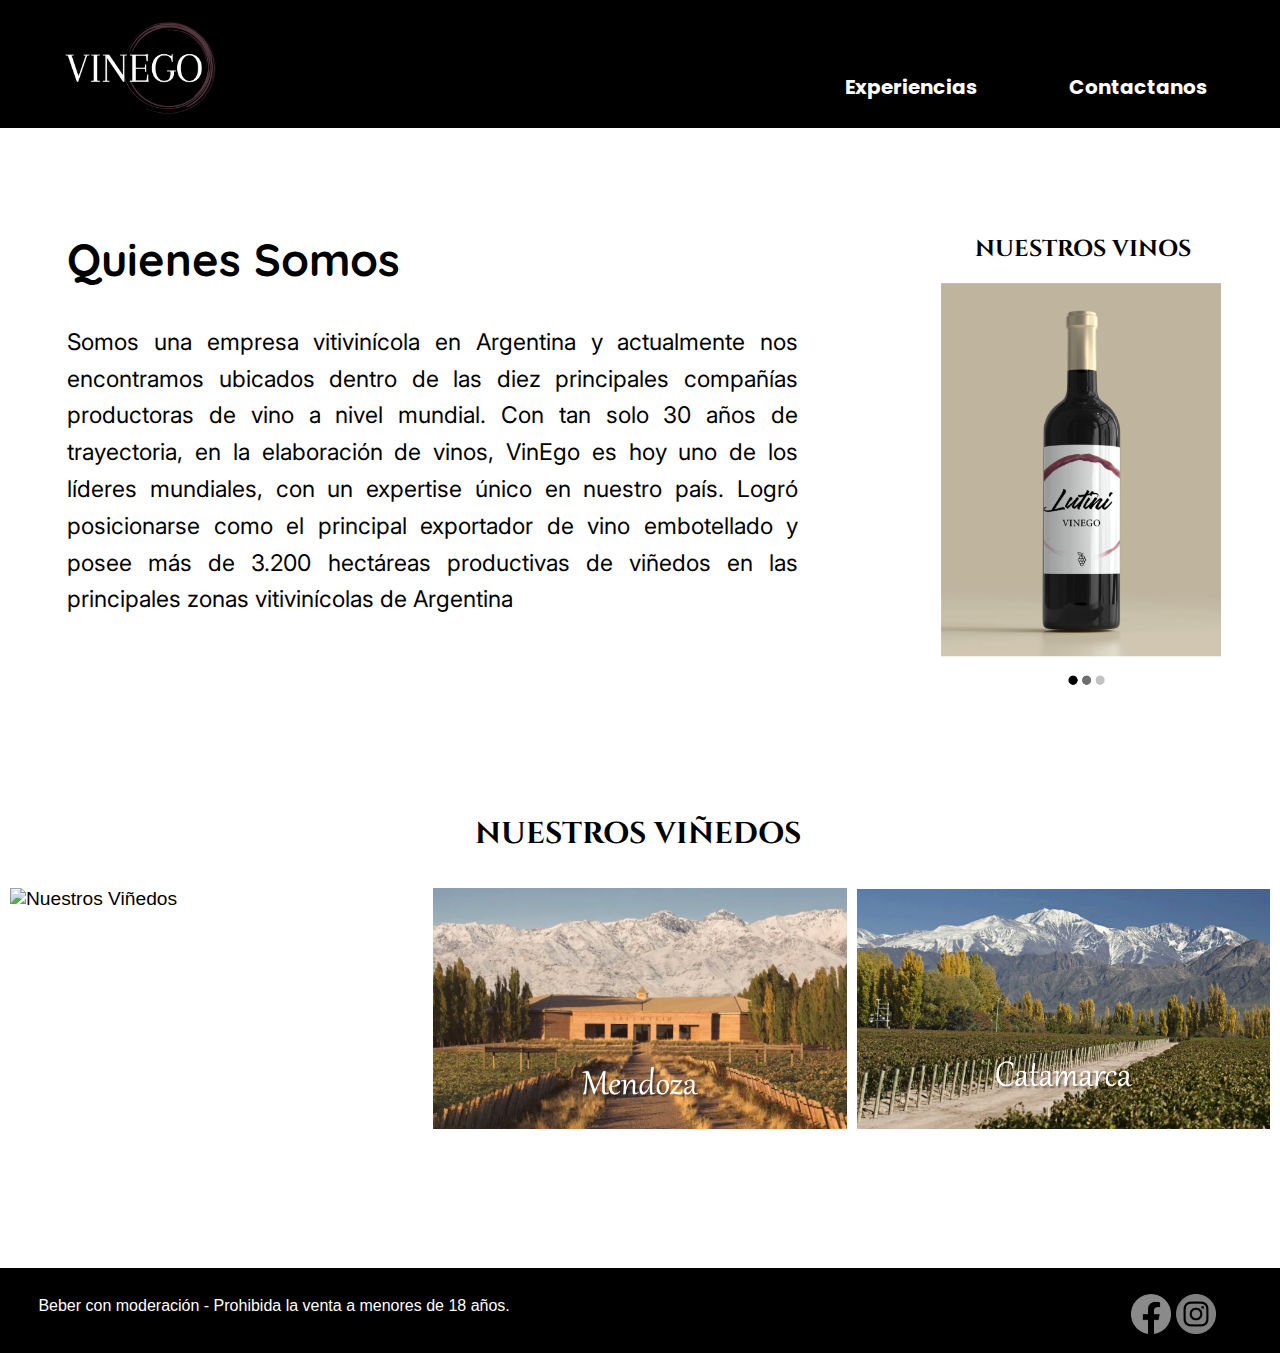
==== index.html @ 72f99ecc "Add files via upload" ====
<!DOCTYPE html>
<html lang="en">

<head>
    <meta charset="UTF-8">
    <meta http-equiv="X-UA-Compatible" content="IE=edge">
    <meta name="viewport" content="width=device-width, user-scalable=no, initial-scale=1.0, minimun-scale=1.0, maximum-scale=1.0"/>
    <title>VinEgo</title>
    <link rel="stylesheet" type="text/css" href="css/estilos.css">
    <link href="css/lightbox.min.css" rel="stylesheet" />

</head>

<body class="grid-container">


<header class="header">      
    <img class= "logo" src="imagenes/logo-vinego.png" alt="VinEgo" href= "index.html" />
    
</header>
      

<nav class="navbar">
                <ul class="menu">
                      <li><a href="experiencias.html">Experiencias</a></li>
                      <li><a href="contactanos.html">Contactanos</a></li>
                      
                </ul>
</nav>

<main class= "main"> 
    <div class="quienes-somos">
     <h1>Quienes Somos</h1>
     <p> Somos una empresa vitivinícola en Argentina y actualmente nos encontramos ubicados dentro de las diez principales compañías productoras de vino a nivel mundial. Con tan solo 30 años de trayectoria, en la elaboración de vinos, VinEgo es hoy uno de los líderes mundiales, con un expertise único en nuestro país. Logró posicionarse como el principal exportador de vino embotellado y posee más de 3.200 hectáreas productivas de viñedos en las principales zonas vitivinícolas de Argentina</p>
    </div>

    <div class="vinos">
     <h1 class="nuestros-vinos">NUESTROS VINOS</h1>
     <a class="galeria"  href="imagenes/vino-1.png.jpg" data-lightbox="galeria"> <img  src="imagenes/vino-1grande.png.jpg" />  </a>
     <a class="galeria"  href="imagenes/vino-2.jpg" data-lightbox="galeria">   </a>
     <a class="galeria"  href="imagenes/vino-3.jpg" data-lightbox="galeria">  </a>
     <a class="galeria"  href="imagenes/vino-4.jpg" data-lightbox="galeria">   </a>
    </div>

    <div class="vinedos">
     <h1 class="nuestros-vinedos">NUESTROS VIÑEDOS</h1>
     <img class="buenos"  src="imagenes/buenos.png"  alt=" Nuestros Viñedos" /> 
     <img class="mendoza" src="imagenes/mendoza.png"  alt=" Nuestros Viñedos" /> 
     <img class="catamarca" src="imagenes/catamarca.png"  alt=" Nuestros Viñedos" />  
    </div>
     
 </main>

 <footer class="footer">
    <p >Beber con moderación - Prohibida la venta a menores de 18 años.</p>
  
    <div class="redes">
     <img src="imagenes/facebook.png" width="40px"/>
     <img src="imagenes/instagram.png" width="40px"/>             
    </div>
   
    
 </footer>

 <script src="js/lightbox-plus-jquery.min.js"></script>
</body>

</html>
---- css/estilos.css ----
@import url('https://fonts.googleapis.com/css2?family=Inter&display=swap');
@import url('https://fonts.googleapis.com/css2?family=Quicksand:wght@300&display=swap');
@import url('https://fonts.googleapis.com/css2?family=Poppins:wght@300&display=swap');
@import url('https://fonts.googleapis.com/css2?family=Nanum+Myeongjo:wght@800&display=swap');
@import url('https://fonts.googleapis.com/css2?family=Cinzel:wght@600&display=swap');
@import url('https://fonts.googleapis.com/css2?family=Abril+Fatface&display=swap');


*{
	box-sizing: border-box;
	margin: 0;
	padding: 0;
}

html{
	height: 100%;
}

body{
	font-family: 'Roboto', sans-serif;
	font-size: 1.2rem;
	min-height: 100%; 
	 
}

.grid_container{
	display: grid;
	gap: 3px;
	grid-template: 
	"header" 100px
	"navbar" 110px
	"main"	auto
	"footer" auto
	;
}

.header{
	grid-area: header;
	background-color: black;
	height: auto;

}

.logo {
    width: 195px;
    padding: 10px;
    margin-left: 5%;
	padding-bottom: 5%;
	padding-top: 5%;


 
}

.navbar{
	grid-area: navbar;
	display: grid;
	background-color: black;
	text-align: center;

}


.menu  a {
 color: white;
 font-size: 18px;
 padding: 1%;
 margin-bottom: 5%;
 text-decoration: none;
 display: inline-block;
 font-family: 'Poppins', sans-serif;
 font-weight: bold;
 border: 1px #d0d9d2 solid;
 width: 88%;
 text-align: center;
 line-height: 35px;

 
}

.menu a:hover {
	background-color: white;
	color: black;
}

.main{
	grid-area: main;
	width: 100%;
	
}


.quienes-somos {
text-align: center;
text-align: justify;
margin: 5%;
padding-top: 7%;
font-size: 13px;

}

h1 {
padding-bottom: 5%;	
font-size: 45px;
font-family: 'Quicksand', sans-serif;

}

p {
font-size: 23px;	
line-height: 1.6;
font-family: 'Inter', sans-serif;
}

.vinos {
padding-top: 7%;

}



.nuestros-vinos {
text-align: center;
padding-bottom: 6%;
padding-top: 5%;
font-size: 30px;
font-family: 'Cinzel', serif;


}


.vinedos {
padding-top: 16%;
}

.galeria img {
	padding-left: 2%;
	width: 97%;
	height: auto;
	transition: all 0.2s;
}

.galeria img:hover {
	transform: scale(1.05);
}

.nuestros-vinedos {
text-align: center;
padding-bottom: 6%;
padding-top: 5%;
font-size: 30px;
font-family: 'Cinzel', serif;

}
.buenos {
	width: 100%;
	padding-bottom: 5%;
}
.mendoza {
	width: 100%;
	padding-bottom: 5%;
}

.catamarca {
	width: 100%;
	padding-bottom: 20%;
} 

.footer {
	grid-area: footer;
	width: 100%;
    height: 110px;
	background-color: black;
	padding-top: 5%;
    

    
}
footer p {
	line-height: 1;
    font-size: 12px;
    font-family: 'IBM Plex Sans', sans-serif;
    color:#fff;
    padding-left: 3%;
	display: inline; 
	
	
	
    
}
.redes {
	padding-top: 0;
	
	float: right;
	list-style-type: none;
    padding-right: 20px;
    text-decoration: none;
    display: inline;



}

.formulario {
	
	width: 80%;
	background: rgb(78, 34, 39);
	padding: 30px;
	margin: auto;
	margin-top: 100px;
	margin-bottom: 120px;
	border-radius: 4px;
	box-shadow: 1px 1px 12px 4px rgba(0, 0, 0, 0.3);
	font-size: 18px;
	color: rgb(160, 129, 134);
}

h2{
	color: rgb(160, 129, 134);
	padding-bottom: 8%;
}

.info-formulario {
	width: 100%;
	padding: 22px;
	border-radius: 4px;
	margin-bottom: 20px;
	border: none;
	margin-top: 8px;
}

.mensaje {
	width: 100%;
	padding: 36px;
	border-radius: 4px;
	margin-bottom: 5px;
	border: none;
	margin-top: 8px;

}

.boton {
	width: 100%;
	background-color:rgb(160, 129, 134);
	padding: 12px ;
	margin-top: 6%;
	color: rgb(249, 247, 247);
	border: none;
	border-radius: 4px;
	

}


.banner {
	
	width: 100%;
}

.las-experiencias h4 {
	padding-top: 15%;
	font-size: 25px;
	font-family: 'Abril Fatface', cursive;
	font-weight: lighter;
	text-align: center;
	
}
	
	
.las-experiencias p {
	font-size: 18px;
	padding-top: 2%;
	font-family: 'Inter', sans-serif;
	margin: 4%;
}


.elementoCarousel {
	display: none;
	
  }
 
  .elementoCarousel img {
	width: 100%;
  }
  
  
  .prev, .next {
	cursor: pointer;
	position: absolute;
	width: auto;
	color: rgb(237, 14, 14);
	font-weight:lighter;
	font-size: 30px;
	transition: 0.6s ease;
	border-radius: 0 3px 3px 0;
	user-select: none;
	padding: 12px;
	
  }
  
  
  .next {
	right: 0%;
	border-radius: 3px 0 0 3px;
  }

  .prev {
	left: 0%;
	border-radius: 3px 0 0 3px ;
  }
  

  .prev:hover, .next:hover {
	background-color: rgba(81, 41, 51, 0.8);
	padding: 5px;
  }
  
  
  
  
  
  .numbertext {
	color: #d20606;
	padding: 1%;
	font-size: 15px;
	position: absolute;
	
  }
  
  
  .dot {
	cursor: pointer;
	height: 15px;
	width: 15px;
	margin: 0 2px;
	background-color: #bbb;
	border-radius: 50%;
	display: inline-block;
	transition: background-color 0.6s ease;
  }
  
  .active, .dot:hover {
	background-color: #717171;
  }
  
 
  .fade {
	animation-name: fade;
	animation-duration: 1.5s;
  }
  
  @keyframes fade {
	from {opacity: .4}
	to {opacity: 1}
  }
  
  #myBtn {
	display: none; /* Esconder por default */
	position: fixed; /* Position */
	bottom: 3%;
	right: 2%; 
	z-index: 99; /* Que nada se superponga */
	border: none; 
	outline: none; 
	background-color: rgb(96, 69, 69);
	color: #f2f2f2; 
	cursor: pointer; 
	padding: 1rem;
	border-radius: 10px;
	font-size: 1.1rem;
  }
  
  #myBtn:hover {
	background-color: #555; /* Add a dark-grey background on hover */
  }





@media (min-width: 768px) {

	.grid_container{

		grid-template: 
		"header 	header" 	70px 
		"navbar 	navbar" 	90px
		"main       main " 	    auto
		"footer 	footer" 	auto /
		 auto		auto;
 	}



.menu a {
 font-size: 20px;
 line-height: 40px;

}

.vinos {
	width: 94%;
	padding-left: 55px;
}


.vinedos {
	padding-top: 20%;
	display:grid;
 	grid-gap: 20px;
 	grid-template-columns: 1fr 1fr;
 	margin-left: 10px;
 	margin-right: 10px;
}

.nuestros-vinedos {
	width: 100%;
	height: auto;
	margin-left: 50%;


}

.buenos {
	
	grid-column: 1 / 2;
}

.mendoza {
	
	grid-column: 2 / 3;
}
	
.catamarca {
	width: 100%;
    grid-column: 1/3;
	margin-top: 1px;
	
	
}

.formulario {
	width: 70%;
}
	
.info-formulario {
	
	padding: 20px;
}


.las-experiencias h4 {
	font-size: 30px;
	padding-top: 8%;
}

.las-experiencias p {
	text-align: center;
}


.elementoCarousel img {
	padding: 5%;
	
  }

@media (min-width: 992px) {
	.grid_container{
		grid-template: 
		"header 	navbar  navbar" 	90px auto auto
		"main       main    main" 	    auto
		"footer 	footer 	footer" 	65px /
		 auto		auto 	auto
	}

.header{
	grid-area: header;
	background-color: black;
	height: 60px;
	
	

}

.navbar {
	grid-area: navbar;
	height: 68px;
	text-align: center;
	display: grid;
	grid-template-columns: 30% 30%;
	

}
 .logo {
	padding-top: 9px;
	margin-left: 50px ;
 	width: 180px;
 }
.menu {
    
	grid-area: navbar;
	display: grid;
	grid-template-columns: 1fr 1fr;
	padding: 0;
	
}

.menu a {
	padding-right: 60px;
	font-size: 20x;
    padding-top: 0;
    display: inline-block;
    border: none;
	
}

.menu a:hover {
	background-color: black;
	color: rgb(87, 51, 55);
}

.main {
	width: 100%;
 	padding-top: 4%;
 	height: 100%;
 	display:grid;
 	grid-template-columns: 1fr 1fr 1fr ;
	gap: 40px;


 }	


 .quienes-somos {
	padding-left: 3%;
    padding-top: 10px;
	grid-column: 1/3;
	font-size: 15px;
}

.vinos {
	padding-right: 5px;
	width: auto;
	height: auto;
	padding-top: 40px;
	grid-column: 3/4;
    margin-right: 45px ;

}

.nuestros-vinos {
	font-size: 23px;
	align-content: center;

	
}

.vinedos {
	grid-column: 1/-1;
	padding-top: 4%;
	display:grid;
 	grid-gap: 10px;
 	grid-template-columns: 1fr 1fr 1fr;
 	padding-bottom: 5%;
}
.nuestros-vinedos {
	width: 100%;
	height: auto;
	margin-left:102%;
	font-size: 30px;
}
.buenos {
	
	grid-column: 1 / 2;
}

.mendoza {
   
	grid-column: 2 / 3;
}
	
.catamarca {
	
	height: 102%;
	grid-column: 3 / 4;
	
}
	


.footer {
	height: 85px;
	padding-top: 2%;
}
.footer p {
	font-size: 16px;
}

.redes {
	padding-right: 5%;
}


.formulario {
	width: 50%;
}
	
.info-formulario {
	padding: 12px;
}


.mainexpe {
	
	width: 100%;
 	padding-top: 8%;
 	height: 100%;
 	display:grid;
 	grid-template-columns: 500px 1fr  ;
	gap: 70px;

}

.las-experiencias {
	grid-column: 1/2;
}

.las-experiencias h4 {
	padding-top: 3%;
	font-size: 35px;
	font-family: 'Abril Fatface', cursive;
	font-weight: lighter;
	text-align: left;
	padding-left: 10%;
	
	
}
	
	
.las-experiencias p {
	font-size: 18px;
	padding-top: 6%;
	font-family: 'Inter', sans-serif;
	margin: 0;
	text-align: left;
	padding-left: 10%;
}

.slider {
	grid-column: 2/3;
}

.elementoCarousel img {
	width: 90%;
	padding-right: 2px;
  }

  
  .prev, .next {
	cursor: pointer;
	position: absolute;
	width: auto;
	color: rgb(245, 10, 10);
	font-weight:lighter;
	font-size: 30px;
	transition: 0.6s ease;
	border-radius: 0 3px 3px 0;
	user-select: none;
	padding: 12px;
	top:105% ;
	
	
  }
  .prev {
	left: 0%;
  }
  .next {
	right: 0%;
  }
 
  .dot {
	cursor: pointer;
	height: 12px;
	width: 12px;
	background-color: #bbb;
	border-radius: 50%;
	display: inline-block;
	transition: background-color 0.6s ease;
	
	
  }

}
@media (min-width: 1200px) {
	.grid_container{
		grid-template: 
		"header 	navbar  navbar" 	70px 
		"main       main    main" 	    auto
		"footer 	footer 	footer" 	65px /
		 400px 		auto 	200px;

	}
}
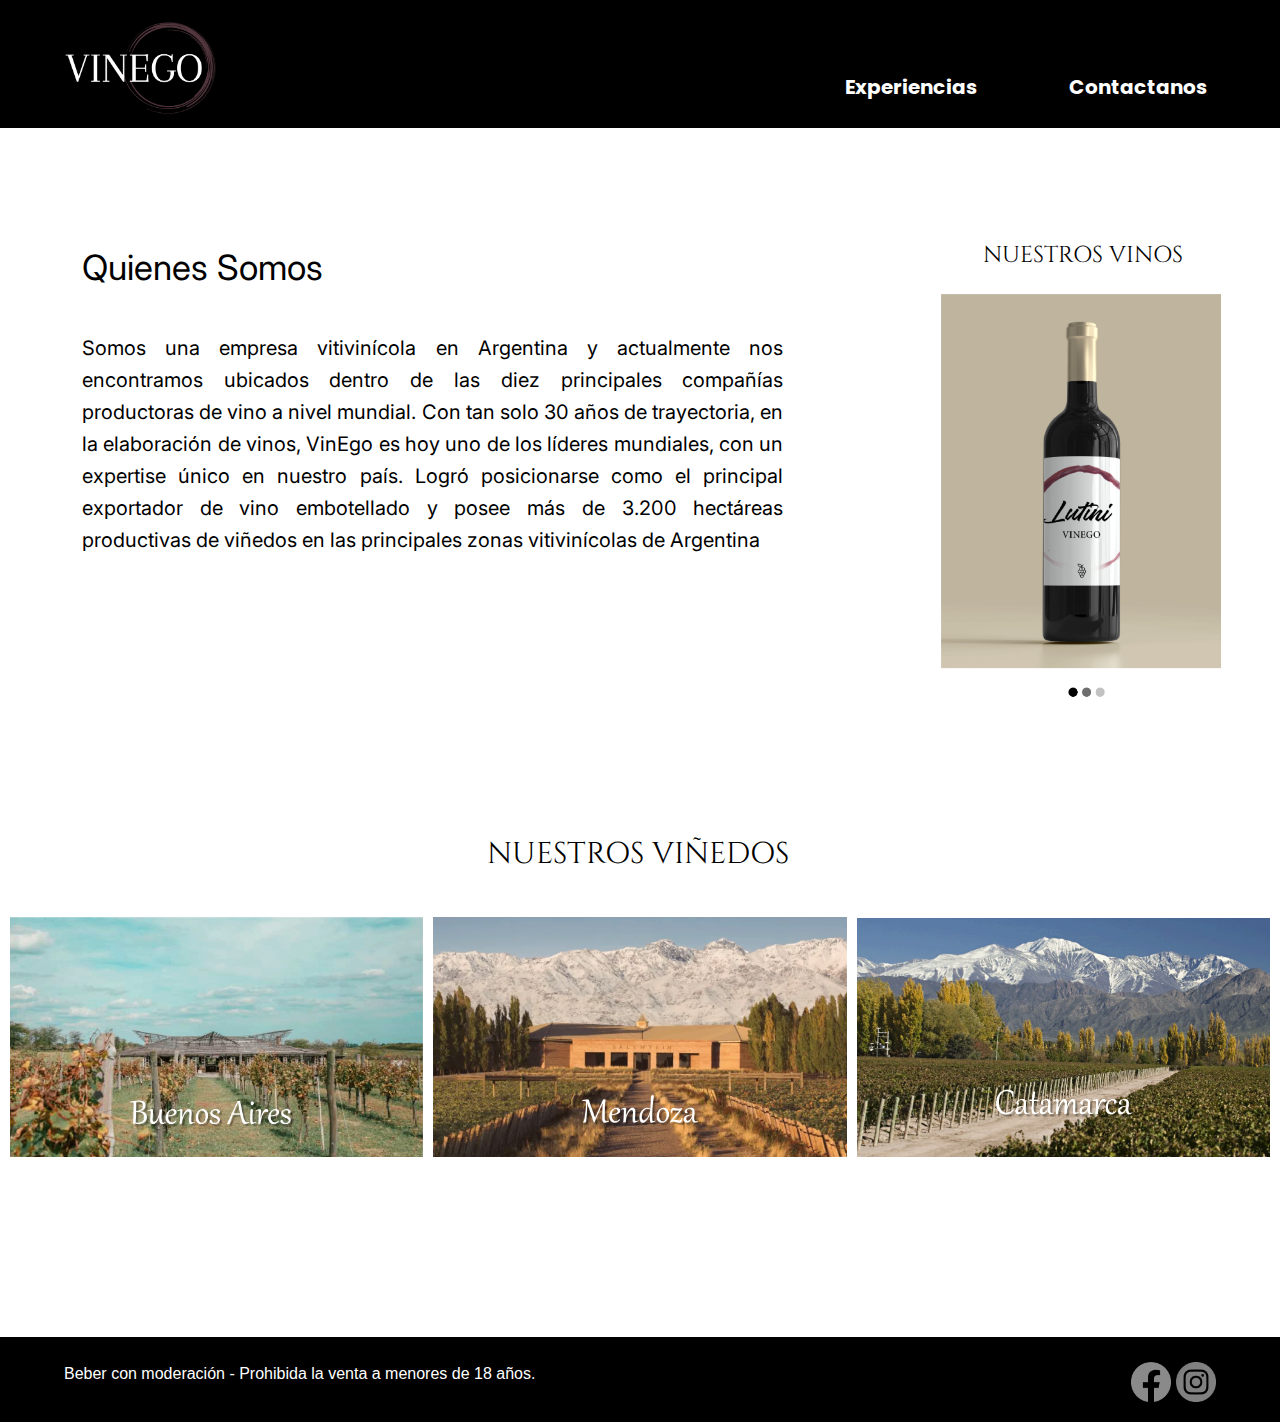
==== commit 005dc65c: "Add files via upload" ====
--- a/index.html
+++ b/index.html
@@ -44,11 +44,39 @@
 
     <div class="vinedos">
      <h1 class="nuestros-vinedos">NUESTROS VIÑEDOS</h1>
-     <img class="buenos"  src="imagenes/buenos.png"  alt=" Nuestros Viñedos" /> 
+     <img class="buenos"  src="imagenes/Buenos.png"  alt=" Nuestros Viñedos" /> 
      <img class="mendoza" src="imagenes/mendoza.png"  alt=" Nuestros Viñedos" /> 
      <img class="catamarca" src="imagenes/catamarca.png"  alt=" Nuestros Viñedos" />  
     </div>
      
+    <div class="container">
+        <button onclick="topFunction()" id="myBtn" title="Go to top">Top</button> 
+      </div>
+
+  <script>   
+      // SCROLL TO TOP:
+  
+    let buttonTop = document.getElementById("myBtn");
+  
+    // Al hacer scroll down 20px del top del documento, mostrar el boton
+    window.onscroll = function() { 
+      scrollFunction()
+    };
+  
+    function scrollFunction() {
+    if (document.body.scrollTop > 20 || document.documentElement.scrollTop > 20) {
+      buttonTop.style.display = "block";
+    } else {
+      buttonTop.style.display = "none";
+    }
+    }
+  
+    // Al hacer click, hacer scroll al top del documento
+    function topFunction() {
+      document.body.scrollTop = 0; // Safari
+      document.documentElement.scrollTop = 0; // Chrome, Firefox, IE and Opera
+    } 
+  </script>
  </main>
 
  <footer class="footer">
--- a/css/estilos.css
+++ b/css/estilos.css
@@ -88,6 +88,10 @@
 	grid-area: main;
 	width: 100%;
 	
+	
+}
+.mainexpe {
+	padding-bottom: 18%;
 }
 
 
@@ -103,7 +107,8 @@
 h1 {
 padding-bottom: 5%;	
 font-size: 45px;
-font-family: 'Quicksand', sans-serif;
+font-family: 'Inter', sans-serif;
+margin: 2%;
 
 }
 
@@ -111,6 +116,7 @@
 font-size: 23px;	
 line-height: 1.6;
 font-family: 'Inter', sans-serif;
+margin: 2%;
 }
 
 .vinos {
@@ -249,6 +255,7 @@
 	color: rgb(249, 247, 247);
 	border: none;
 	border-radius: 4px;
+	cursor: pointer;
 	
 
 }
@@ -261,19 +268,23 @@
 
 .las-experiencias h4 {
 	padding-top: 15%;
-	font-size: 25px;
+	font-size: 30px;
 	font-family: 'Abril Fatface', cursive;
 	font-weight: lighter;
-	text-align: center;
+	text-align: justify;
+	margin: 5%;
 	
 }
 	
 	
 .las-experiencias p {
-	font-size: 18px;
+	font-size: 20px;
 	padding-top: 2%;
 	font-family: 'Inter', sans-serif;
 	margin: 4%;
+	text-align: justify;
+	padding-bottom: 5%;
+	margin: 5%;
 }
 
 
@@ -284,6 +295,8 @@
  
   .elementoCarousel img {
 	width: 100%;
+	padding-bottom: 5%;
+	padding-top: 5%;
   }
   
   
@@ -291,13 +304,14 @@
 	cursor: pointer;
 	position: absolute;
 	width: auto;
-	color: rgb(237, 14, 14);
+	color: rgb(252, 250, 250);
 	font-weight:lighter;
-	font-size: 30px;
+	font-size: 40px;
 	transition: 0.6s ease;
 	border-radius: 0 3px 3px 0;
 	user-select: none;
 	padding: 12px;
+	top: 132%;
 	
   }
   
@@ -314,18 +328,17 @@
   
 
   .prev:hover, .next:hover {
-	background-color: rgba(81, 41, 51, 0.8);
-	padding: 5px;
-  }
-  
-  
+	background-color: rgba(129, 91, 100, 0.8);
+	padding: 7px;
+	
+  }
   
   
   
   .numbertext {
-	color: #d20606;
-	padding: 1%;
-	font-size: 15px;
+	color: #fdfafa;
+	padding: 2%;
+	font-size: 18px;
 	position: absolute;
 	
   }
@@ -451,19 +464,56 @@
 	padding: 20px;
 }
 
-
+.mainexpe {
+	
+	width: 100%;
+ 	
+ 	height: 100%;
+	padding-bottom: 10%;
+ 	
+
+}
 .las-experiencias h4 {
 	font-size: 30px;
 	padding-top: 8%;
+	text-align: justify;
+	margin: 6%;
 }
 
 .las-experiencias p {
-	text-align: center;
-}
-
+	font-size: 22px;
+	text-align: justify;
+	margin: 6%;
+}
+
+.las-experiencias img {
+	display: none;
+}
 
 .elementoCarousel img {
 	padding: 5%;
+	
+  }
+
+  .prev, .next {
+	cursor: pointer;
+	position: absolute;
+	width: auto;
+	color: rgb(6, 6, 6);
+	font-weight:lighter;
+	font-size: 40px;
+	transition: 0.6s ease;
+	border-radius: 0 3px 3px 0;
+	user-select: none;
+	padding: 10px;
+	top: 159%;
+  }
+  
+  .numbertext {
+	color: #fdfafa;
+	padding: 7%;
+	font-size: 20px;
+	position: absolute;
 	
   }
 
@@ -605,12 +655,54 @@
 
 
 .formulario {
-	width: 50%;
-}
-	
+	width: 70%;
+	padding: 30px;
+	margin: auto;
+	margin-top: 70px;
+	margin-bottom: 120px;
+	border-radius: 4px;
+	box-shadow: 1px 1px 12px 4px rgba(0, 0, 0, 0.3);
+	font-size: 15px;
+	color: rgb(160, 129, 134);
+}
+
+h2{
+	padding-bottom: 4%;
+}
+
 .info-formulario {
-	padding: 12px;
-}
+	
+	width: 100%;
+	padding: 10px;
+	border-radius: 4px;
+	margin-bottom: 15px;
+	border: none;
+	margin-top: 3px;
+}
+
+.mensaje {
+	width: 100%;
+	padding: 25px;
+	border-radius: 4px;
+	margin-bottom: 1px;
+	border: none;
+	margin-top: 3px;
+
+}
+
+.boton {
+	width: 100%;
+	background-color:rgb(160, 129, 134);
+	padding: 12px ;
+	margin-top: 6%;
+	color: rgb(249, 247, 247);
+	border: none;
+	border-radius: 4px;
+	cursor: pointer;
+	
+
+}
+
 
 
 .mainexpe {
@@ -618,44 +710,39 @@
 	width: 100%;
  	padding-top: 8%;
  	height: 100%;
- 	display:grid;
- 	grid-template-columns: 500px 1fr  ;
-	gap: 70px;
-
-}
-
-.las-experiencias {
-	grid-column: 1/2;
-}
+	padding-bottom: 10%;
+ 	
+
+}
+
+
 
 .las-experiencias h4 {
 	padding-top: 3%;
-	font-size: 35px;
+	font-size: 40px;
 	font-family: 'Abril Fatface', cursive;
 	font-weight: lighter;
 	text-align: left;
-	padding-left: 10%;
-	
-	
-}
+	margin: 5%;
+		
+}
+
 	
 	
 .las-experiencias p {
-	font-size: 18px;
-	padding-top: 6%;
+	font-size: 21px;
+	padding-top: 0;
 	font-family: 'Inter', sans-serif;
 	margin: 0;
 	text-align: left;
-	padding-left: 10%;
-}
-
-.slider {
-	grid-column: 2/3;
-}
+	margin: 5%;
+}
+
+
 
 .elementoCarousel img {
-	width: 90%;
-	padding-right: 2px;
+	width: 100%;
+	
   }
 
   
@@ -663,14 +750,15 @@
 	cursor: pointer;
 	position: absolute;
 	width: auto;
-	color: rgb(245, 10, 10);
+	color: rgb(5, 5, 5);
 	font-weight:lighter;
 	font-size: 30px;
 	transition: 0.6s ease;
 	border-radius: 0 3px 3px 0;
 	user-select: none;
 	padding: 12px;
-	top:105% ;
+	top:150% ;
+	
 	
 	
   }
@@ -679,6 +767,14 @@
   }
   .next {
 	right: 0%;
+  }
+  
+  .numbertext {
+	color: #f8f5f5;
+	padding: 7%;
+	font-size: 20px;
+	position: absolute;
+	
   }
  
   .dot {
@@ -691,8 +787,11 @@
 	transition: background-color 0.6s ease;
 	
 	
-  }
-
+	
+	
+  }
+  
+  
 }
 @media (min-width: 1200px) {
 	.grid_container{
@@ -703,4 +802,71 @@
 		 400px 		auto 	200px;
 
 	}
-}
+	.quienes-somos {
+		text-align: center;
+		text-align: justify;
+		margin: 5%;
+		
+		
+		
+		}
+		
+		h1 {
+		padding-bottom: 4%;	
+		font-size: 35px;
+		font-family: 'Inter', sans-serif;
+		margin: 2%;
+		font-weight:400;
+		}
+		
+	.quienes-somos p {
+		font-size: 20px;
+	}
+		
+		
+	
+	.mainexpe {
+		
+	
+		 padding-top: 1%;
+	}
+	
+	.las-experiencias h4 {
+		padding-top: 2%;
+		font-size: 35px;
+		font-family: 'Abril Fatface', cursive;
+		font-weight: lighter;
+		text-align: left;
+		margin: 5%;
+			
+	}
+	
+		
+		
+	.las-experiencias p {
+		font-size: 20px;
+		padding-top: 0;
+		font-family: 'Inter', sans-serif;
+		text-align: justify;
+		margin: 5%;
+	}
+	
+	.elementoCarousel img {
+		
+		padding-top: 0%;
+	  }
+	
+	.prev, .next {
+		
+		top:255% ;
+	}
+	
+	.numbertext {
+		
+		padding-top: 2%;
+		font-size: 15px;
+		
+	  }
+	 
+}
+
